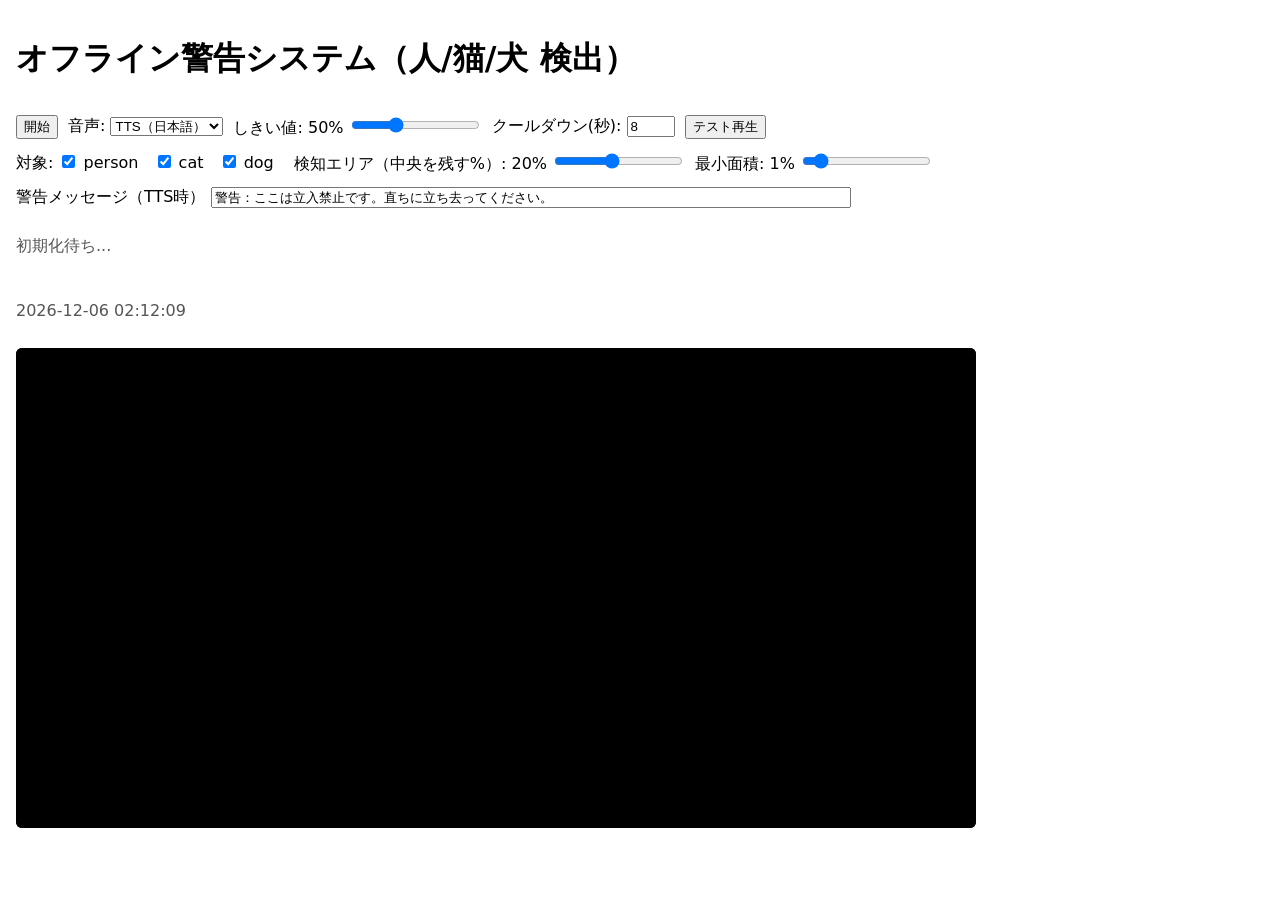
==== index.html @ 86f9ef5f "Add files via upload" ====
<!doctype html>
<html lang="ja">
  <head>
    <meta charset="utf-8" />
    <meta name="viewport" content="width=device-width, initial-scale=1" />
    <title>オフライン警告システム（人/猫/犬 検出）</title>
    <link rel="stylesheet" href="./style.css" />
  </head>
  <body>
    <div class="wrap">
      <h1>オフライン警告システム（人/猫/犬 検出）</h1>

      <div class="controls">
        <button id="toggle">開始</button>

        <label>音声:
          <select id="voiceMode">
            <option value="tts">TTS（日本語）</option>
            <option value="beep">ビープ音</option>
          </select>
        </label>

        <label>しきい値: <span id="thVal">50%</span>
          <input id="threshold" type="range" min="0.3" max="0.9" step="0.01" value="0.5" />
        </label>

        <label>クールダウン(秒):
          <input id="cooldown" type="number" min="1" max="60" value="8" />
        </label>

        <button id="testSpeak">テスト再生</button>
      </div>

      <div class="filters">
        <div class="targets">
          対象:
          <label><input type="checkbox" value="person" checked /> person</label>
          <label><input type="checkbox" value="cat" checked /> cat</label>
          <label><input type="checkbox" value="dog" checked /> dog</label>
        </div>

        <label>検知エリア（中央を残す%）: <span id="zoneVal">20</span>%
          <input id="zone" type="range" min="0" max="45" step="1" value="20" />
        </label>

        <label>最小面積: <span id="minVal">1</span>%
          <input id="minArea" type="range" min="0" max="10" step="0.5" value="1" />
        </label>
      </div>

      <label class="wmsg">警告メッセージ（TTS時）
        <input id="warningText" type="text" value="警告：ここは立入禁止です。直ちに立ち去ってください。" />
      </label>

      <p id="status" class="status">初期化待ち...</p>
      <p id="clock" class="status"></p>

      <div class="stage">
        <video id="video" playsinline muted></video>
        <canvas id="canvas"></canvas>
      </div>
    </div>

    <!-- ローカルに配置した UMD を読み込み（オフライン） -->
    <script src="./assets/tf.min.js"></script>
    <script src="./assets/coco-ssd.min.js"></script>
    <script src="./app.js"></script>
  </body>
  </html>
---- style.css ----
* { box-sizing: border-box; }
body { font-family: system-ui, -apple-system, Segoe UI, Roboto, sans-serif; margin: 0; }
.wrap { padding: 16px; display: flex; flex-direction: column; gap: 12px; }
.controls, .filters { display: flex; flex-wrap: wrap; gap: 10px; align-items: center; }
.targets label { margin-right: 10px; }
.wmsg input { width: 100%; max-width: 640px; }
.status { color: #555; }
.stage { position: relative; width: 100%; max-width: 960px; }
video, canvas { width: 100%; height: auto; border-radius: 6px; background: #000; display: block; }
canvas { position: absolute; left: 0; top: 0; pointer-events: none; }
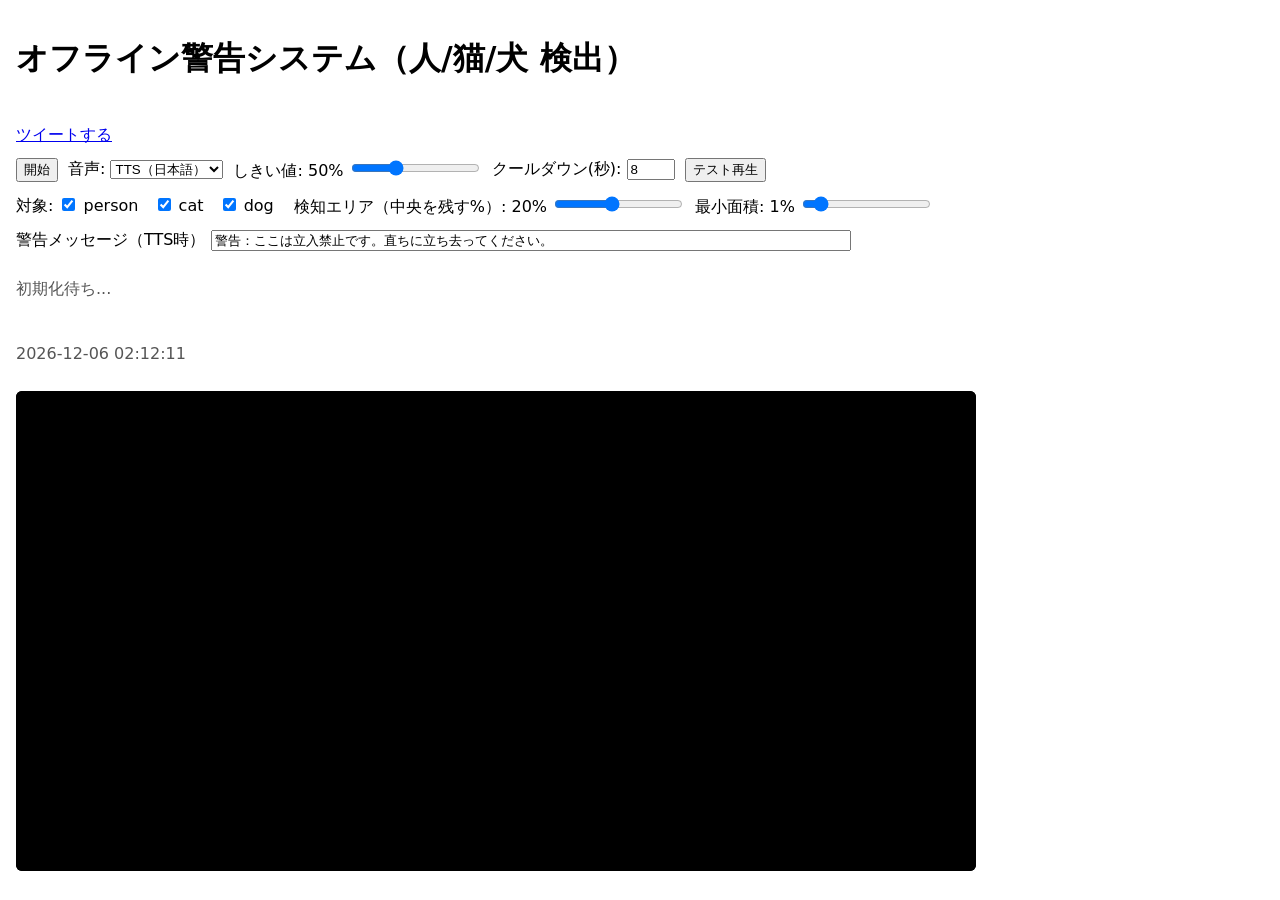
==== commit 2635a025: "Update index.html" ====
--- a/index.html
+++ b/index.html
@@ -9,6 +9,17 @@
   <body>
     <div class="wrap">
       <h1>オフライン警告システム（人/猫/犬 検出）</h1>
+      <!-- ツイートボタン -->
+<div class="tweet-button" style="margin-top:10px;">
+  <a href="https://twitter.com/intent/tweet?text=COCOSSDdemo%20%23KGNINJA%20https%3A%2F%2Fkg-ninja.github.io%2FCOCOSSDdemo%2F" 
+     class="twitter-share-button" 
+     data-size="large" 
+     target="_blank" 
+     rel="noopener noreferrer">
+    ツイートする
+  </a>
+</div>
+
 
       <div class="controls">
         <button id="toggle">開始</button>
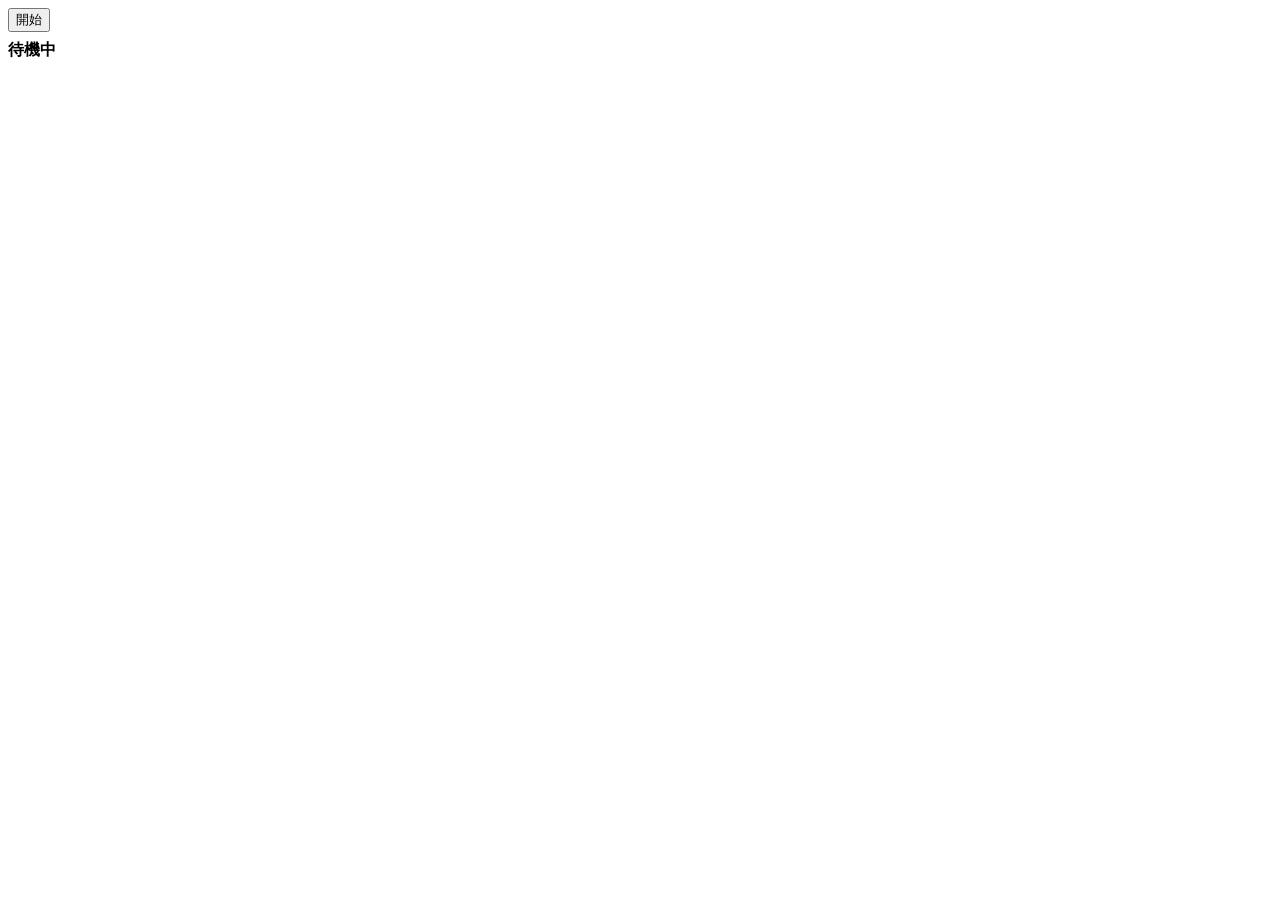
==== commit 8a3a1235: "Update index.html" ====
--- a/index.html
+++ b/index.html
@@ -1,80 +1,135 @@
-<!doctype html>
+<!DOCTYPE html>
 <html lang="ja">
-  <head>
-    <meta charset="utf-8" />
-    <meta name="viewport" content="width=device-width, initial-scale=1" />
-    <title>オフライン警告システム（人/猫/犬 検出）</title>
-    <link rel="stylesheet" href="./style.css" />
-  </head>
-  <body>
-    <div class="wrap">
-      <h1>オフライン警告システム（人/猫/犬 検出）</h1>
-      <!-- ツイートボタン -->
-<div class="tweet-button" style="margin-top:10px;">
-  <a href="https://twitter.com/intent/tweet?text=COCOSSDdemo%20%23KGNINJA%20https%3A%2F%2Fkg-ninja.github.io%2FCOCOSSDdemo%2F" 
-     class="twitter-share-button" 
-     data-size="large" 
-     target="_blank" 
-     rel="noopener noreferrer">
-    ツイートする
-  </a>
-</div>
+<head>
+  <meta charset="UTF-8">
+  <title>ウェルカム検知システム</title>
+  <script src="https://cdn.jsdelivr.net/npm/@tensorflow/tfjs"></script>
+  <script src="https://cdn.jsdelivr.net/npm/@tensorflow-models/coco-ssd"></script>
+  <style>
+    video, canvas { max-width: 100%; display: block; }
+    #status { margin-top: 8px; font-weight: bold; }
+  </style>
+</head>
+<body>
+  <button id="toggle">開始</button>
+  <div id="status">待機中</div>
+  <video id="video" autoplay playsinline muted></video>
+  <canvas id="canvas"></canvas>
 
+<script>
+(() => {
+  const video = document.getElementById('video');
+  const canvas = document.getElementById('canvas');
+  const ctx = canvas.getContext('2d');
+  const btn = document.getElementById('toggle');
+  const statusEl = document.getElementById('status');
 
-      <div class="controls">
-        <button id="toggle">開始</button>
+  let running = false;
+  let model = null;
+  let lastSpeakAt = 0;
+  const cooldownMs = 8000; // 同じ対象で連続発声を防ぐ（ミリ秒）
 
-        <label>音声:
-          <select id="voiceMode">
-            <option value="tts">TTS（日本語）</option>
-            <option value="beep">ビープ音</option>
-          </select>
-        </label>
+  const targetSet = new Set(['person', 'dog', 'cat']);
+  const labelMap = { person: '人物', dog: '犬', cat: '猫' };
 
-        <label>しきい値: <span id="thVal">50%</span>
-          <input id="threshold" type="range" min="0.3" max="0.9" step="0.01" value="0.5" />
-        </label>
+  const speak = (text) => {
+    const now = Date.now();
+    if (now - lastSpeakAt < cooldownMs) return;
+    const u = new SpeechSynthesisUtterance(text);
+    u.lang = 'ja-JP';
+    u.rate = 1.0;
+    window.speechSynthesis.cancel();
+    window.speechSynthesis.speak(u);
+    lastSpeakAt = now;
+  };
 
-        <label>クールダウン(秒):
-          <input id="cooldown" type="number" min="1" max="60" value="8" />
-        </label>
+  const startCamera = async () => {
+    const stream = await navigator.mediaDevices.getUserMedia({ video: { facingMode: 'environment' }, audio: false });
+    video.srcObject = stream;
+    await new Promise(r => (video.onloadedmetadata = () => r()));
+    await video.play();
+    canvas.width = video.videoWidth || 640;
+    canvas.height = video.videoHeight || 480;
+  };
 
-        <button id="testSpeak">テスト再生</button>
-      </div>
+  const draw = (preds) => {
+    ctx.clearRect(0, 0, canvas.width, canvas.height);
+    ctx.drawImage(video, 0, 0, canvas.width, canvas.height);
+    preds.forEach(p => {
+      const [x, y, w, h] = p.bbox;
+      if (!targetSet.has(p.class)) return;
+      ctx.lineWidth = 2;
+      ctx.strokeStyle = '#ff4136';
+      ctx.strokeRect(x, y, w, h);
+      const tag = `${labelMap[p.class] || p.class} ${(p.score * 100).toFixed(0)}%`;
+      ctx.font = '16px sans-serif';
+      const tw = ctx.measureText(tag).width + 8;
+      ctx.globalAlpha = 0.7; ctx.fillStyle = '#ff4136';
+      ctx.fillRect(x, Math.max(0, y - 20), tw, 20); ctx.globalAlpha = 1;
+      ctx.fillStyle = '#fff'; ctx.fillText(tag, x + 4, Math.max(14, y - 6));
+    });
+  };
 
-      <div class="filters">
-        <div class="targets">
-          対象:
-          <label><input type="checkbox" value="person" checked /> person</label>
-          <label><input type="checkbox" value="cat" checked /> cat</label>
-          <label><input type="checkbox" value="dog" checked /> dog</label>
-        </div>
+  const loop = async () => {
+    if (!running || !model) return;
+    try {
+      const detections = await model.detect(video);
+      draw(detections);
 
-        <label>検知エリア（中央を残す%）: <span id="zoneVal">20</span>%
-          <input id="zone" type="range" min="0" max="45" step="1" value="20" />
-        </label>
+      const filtered = detections.filter(d => targetSet.has(d.class) && d.score >= 0.7);
+      if (filtered.length > 0) {
+        const hasPerson = filtered.some(d => d.class === 'person');
+        const hasDog = filtered.some(d => d.class === 'dog');
+        const hasCat = filtered.some(d => d.class === 'cat');
 
-        <label>最小面積: <span id="minVal">1</span>%
-          <input id="minArea" type="range" min="0" max="10" step="0.5" value="1" />
-        </label>
-      </div>
+        let msg = null;
+        // 3種同時
+        if (hasPerson && hasDog && hasCat) msg = '人間とわんちゃんとにゃんこちゃん、いらっしゃい';
+        // 2種組み合わせ
+        else if (hasPerson && hasDog) msg = '人間とわんちゃん、いらっしゃい';
+        else if (hasPerson && hasCat) msg = '人間とにゃんこちゃん、いらっしゃい';
+        else if (hasDog && hasCat) msg = 'わんちゃんとにゃんこちゃん、いらっしゃい';
+        // 単体
+        else if (hasPerson) msg = 'ようこそ、いらっしゃいました';
+        else if (hasDog) msg = 'わんちゃん、いらっしゃい';
+        else if (hasCat) msg = 'にゃんこちゃん、いらっしゃい';
 
-      <label class="wmsg">警告メッセージ（TTS時）
-        <input id="warningText" type="text" value="警告：ここは立入禁止です。直ちに立ち去ってください。" />
-      </label>
+        if (msg) speak(msg);
+        statusEl.textContent = `検知: ${filtered.length}件`;
+      } else {
+        statusEl.textContent = '検知なし';
+      }
+    } catch (e) {
+      statusEl.textContent = `エラー: ${e.message}`;
+    }
+    requestAnimationFrame(loop);
+  };
 
-      <p id="status" class="status">初期化待ち...</p>
-      <p id="clock" class="status"></p>
-
-      <div class="stage">
-        <video id="video" playsinline muted></video>
-        <canvas id="canvas"></canvas>
-      </div>
-    </div>
-
-    <!-- ローカルに配置した UMD を読み込み（オフライン） -->
-    <script src="./assets/tf.min.js"></script>
-    <script src="./assets/coco-ssd.min.js"></script>
-    <script src="./app.js"></script>
-  </body>
-  </html>
+  btn.addEventListener('click', async () => {
+    if (!running) {
+      try {
+        statusEl.textContent = 'モデル読込中...';
+        model = await cocoSsd.load();
+        statusEl.textContent = 'カメラ起動中...';
+        await startCamera();
+        running = true;
+        btn.textContent = '停止';
+        statusEl.textContent = '稼働中';
+        requestAnimationFrame(loop);
+      } catch (e) {
+        statusEl.textContent = `初期化エラー: ${e.message}`;
+      }
+    } else {
+      running = false;
+      btn.textContent = '開始';
+      statusEl.textContent = '停止中';
+      if (video.srcObject) {
+        video.srcObject.getTracks().forEach(t => t.stop());
+        video.srcObject = null;
+      }
+    }
+  });
+})();
+</script>
+</body>
+</html>
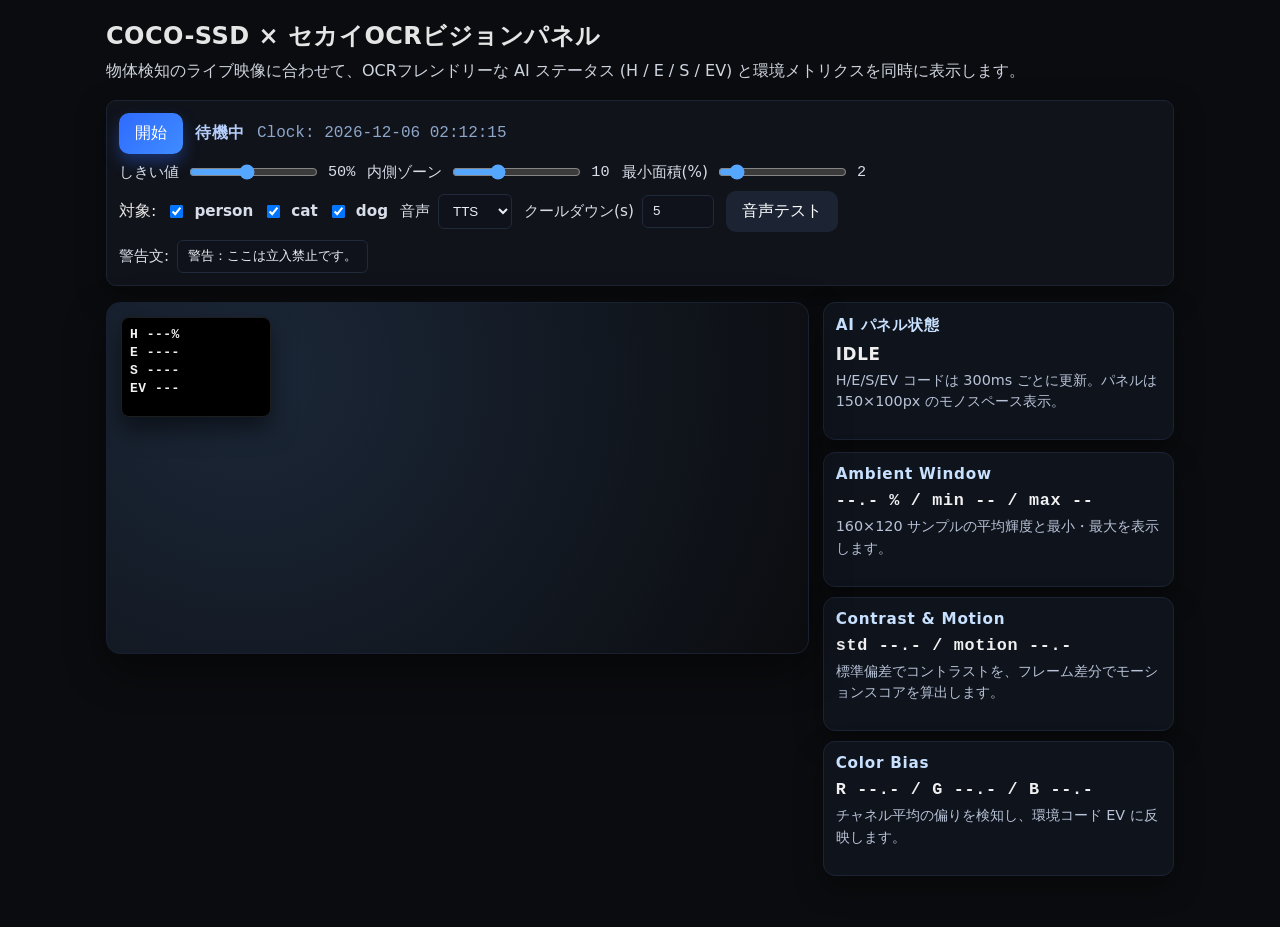
==== commit c2a9b347: "Integrate COCO-SSD view with OCR vision panel" ====
--- a/index.html
+++ b/index.html
@@ -2,134 +2,86 @@
 <html lang="ja">
 <head>
   <meta charset="UTF-8">
-  <title>ウェルカム検知システム</title>
-  <script src="https://cdn.jsdelivr.net/npm/@tensorflow/tfjs"></script>
-  <script src="https://cdn.jsdelivr.net/npm/@tensorflow-models/coco-ssd"></script>
-  <style>
-    video, canvas { max-width: 100%; display: block; }
-    #status { margin-top: 8px; font-weight: bold; }
-  </style>
+  <meta name="viewport" content="width=device-width, initial-scale=1.0">
+  <title>COCO-SSD × セカイOCRビジョンパネル</title>
+  <link rel="stylesheet" href="style.css">
 </head>
 <body>
-  <button id="toggle">開始</button>
-  <div id="status">待機中</div>
-  <video id="video" autoplay playsinline muted></video>
-  <canvas id="canvas"></canvas>
+  <div class="wrap">
+    <header>
+      <h1>COCO-SSD × セカイOCRビジョンパネル</h1>
+      <p>物体検知のライブ映像に合わせて、OCRフレンドリーな AI ステータス (H / E / S / EV) と環境メトリクスを同時に表示します。</p>
+    </header>
 
-<script>
-(() => {
-  const video = document.getElementById('video');
-  const canvas = document.getElementById('canvas');
-  const ctx = canvas.getContext('2d');
-  const btn = document.getElementById('toggle');
-  const statusEl = document.getElementById('status');
+    <div class="controls">
+      <div class="control-group">
+        <button id="toggle">開始</button>
+        <span class="status" id="status">待機中</span>
+        <span class="clock">Clock: <span id="clock">--:--:--</span></span>
+      </div>
+      <div class="control-group sliders">
+        <label>しきい値 <input id="threshold" type="range" min="0.1" max="1" step="0.01" value="0.5"><span class="mono" id="thVal">50%</span></label>
+        <label>内側ゾーン <input id="zone" type="range" min="0" max="30" step="1" value="10"><span class="mono" id="zoneVal">10</span></label>
+        <label>最小面積(%) <input id="minArea" type="range" min="0" max="20" step="1" value="2"><span class="mono" id="minVal">2</span></label>
+      </div>
+      <div class="control-group">
+        <div class="targets">
+          <span>対象:</span>
+          <label><input type="checkbox" value="person" checked>person</label>
+          <label><input type="checkbox" value="cat" checked>cat</label>
+          <label><input type="checkbox" value="dog" checked>dog</label>
+        </div>
+        <label>音声 <select id="voiceMode"><option value="tts">TTS</option><option value="beep">Beep</option><option value="mute">Mute</option></select></label>
+        <label>クールダウン(s) <input id="cooldown" type="number" min="0" max="30" value="5" class="mono small"></label>
+        <button id="testSpeak" class="ghost">音声テスト</button>
+      </div>
+      <div class="control-group">
+        <label class="wmsg">警告文: <input id="warningText" type="text" value="警告：ここは立入禁止です。直ちに立ち去ってください。"></label>
+      </div>
+    </div>
 
-  let running = false;
-  let model = null;
-  let lastSpeakAt = 0;
-  const cooldownMs = 8000; // 同じ対象で連続発声を防ぐ（ミリ秒）
+    <div class="layout">
+      <div class="stage" aria-label="物体検知プレビュー">
+        <video id="video" autoplay playsinline muted></video>
+        <canvas id="canvas"></canvas>
+        <div class="ocr-panel" aria-live="polite" aria-label="AIステータスパネル">
+          <pre id="panel-text">H ---%
+E ----
+S ----
+EV ---</pre>
+        </div>
+      </div>
+      <div class="info">
+        <div class="card">
+          <h3>AI パネル状態</h3>
+          <div class="value" id="phase">IDLE</div>
+          <p class="desc">H/E/S/EV コードは 300ms ごとに更新。パネルは 150×100px のモノスペース表示。</p>
+        </div>
+        <div class="metrics">
+          <div class="card">
+            <h3>Ambient Window</h3>
+            <div class="value mono" id="ambient">--.- % / min -- / max --</div>
+            <p class="desc">160×120 サンプルの平均輝度と最小・最大を表示します。</p>
+          </div>
+          <div class="card">
+            <h3>Contrast & Motion</h3>
+            <div class="value mono" id="contrast">std --.- / motion --.-</div>
+            <p class="desc">標準偏差でコントラストを、フレーム差分でモーションスコアを算出します。</p>
+          </div>
+          <div class="card">
+            <h3>Color Bias</h3>
+            <div class="value mono" id="color">R --.- / G --.- / B --.-</div>
+            <p class="desc">チャネル平均の偏りを検知し、環境コード EV に反映します。</p>
+          </div>
+        </div>
+      </div>
+    </div>
+  </div>
 
-  const targetSet = new Set(['person', 'dog', 'cat']);
-  const labelMap = { person: '人物', dog: '犬', cat: '猫' };
+  <canvas id="sample" class="sr-only" width="160" height="120"></canvas>
 
-  const speak = (text) => {
-    const now = Date.now();
-    if (now - lastSpeakAt < cooldownMs) return;
-    const u = new SpeechSynthesisUtterance(text);
-    u.lang = 'ja-JP';
-    u.rate = 1.0;
-    window.speechSynthesis.cancel();
-    window.speechSynthesis.speak(u);
-    lastSpeakAt = now;
-  };
-
-  const startCamera = async () => {
-    const stream = await navigator.mediaDevices.getUserMedia({ video: { facingMode: 'environment' }, audio: false });
-    video.srcObject = stream;
-    await new Promise(r => (video.onloadedmetadata = () => r()));
-    await video.play();
-    canvas.width = video.videoWidth || 640;
-    canvas.height = video.videoHeight || 480;
-  };
-
-  const draw = (preds) => {
-    ctx.clearRect(0, 0, canvas.width, canvas.height);
-    ctx.drawImage(video, 0, 0, canvas.width, canvas.height);
-    preds.forEach(p => {
-      const [x, y, w, h] = p.bbox;
-      if (!targetSet.has(p.class)) return;
-      ctx.lineWidth = 2;
-      ctx.strokeStyle = '#ff4136';
-      ctx.strokeRect(x, y, w, h);
-      const tag = `${labelMap[p.class] || p.class} ${(p.score * 100).toFixed(0)}%`;
-      ctx.font = '16px sans-serif';
-      const tw = ctx.measureText(tag).width + 8;
-      ctx.globalAlpha = 0.7; ctx.fillStyle = '#ff4136';
-      ctx.fillRect(x, Math.max(0, y - 20), tw, 20); ctx.globalAlpha = 1;
-      ctx.fillStyle = '#fff'; ctx.fillText(tag, x + 4, Math.max(14, y - 6));
-    });
-  };
-
-  const loop = async () => {
-    if (!running || !model) return;
-    try {
-      const detections = await model.detect(video);
-      draw(detections);
-
-      const filtered = detections.filter(d => targetSet.has(d.class) && d.score >= 0.7);
-      if (filtered.length > 0) {
-        const hasPerson = filtered.some(d => d.class === 'person');
-        const hasDog = filtered.some(d => d.class === 'dog');
-        const hasCat = filtered.some(d => d.class === 'cat');
-
-        let msg = null;
-        // 3種同時
-        if (hasPerson && hasDog && hasCat) msg = '人間とわんちゃんとにゃんこちゃん、いらっしゃい';
-        // 2種組み合わせ
-        else if (hasPerson && hasDog) msg = '人間とわんちゃん、いらっしゃい';
-        else if (hasPerson && hasCat) msg = '人間とにゃんこちゃん、いらっしゃい';
-        else if (hasDog && hasCat) msg = 'わんちゃんとにゃんこちゃん、いらっしゃい';
-        // 単体
-        else if (hasPerson) msg = 'ようこそ、いらっしゃいました';
-        else if (hasDog) msg = 'わんちゃん、いらっしゃい';
-        else if (hasCat) msg = 'にゃんこちゃん、いらっしゃい';
-
-        if (msg) speak(msg);
-        statusEl.textContent = `検知: ${filtered.length}件`;
-      } else {
-        statusEl.textContent = '検知なし';
-      }
-    } catch (e) {
-      statusEl.textContent = `エラー: ${e.message}`;
-    }
-    requestAnimationFrame(loop);
-  };
-
-  btn.addEventListener('click', async () => {
-    if (!running) {
-      try {
-        statusEl.textContent = 'モデル読込中...';
-        model = await cocoSsd.load();
-        statusEl.textContent = 'カメラ起動中...';
-        await startCamera();
-        running = true;
-        btn.textContent = '停止';
-        statusEl.textContent = '稼働中';
-        requestAnimationFrame(loop);
-      } catch (e) {
-        statusEl.textContent = `初期化エラー: ${e.message}`;
-      }
-    } else {
-      running = false;
-      btn.textContent = '開始';
-      statusEl.textContent = '停止中';
-      if (video.srcObject) {
-        video.srcObject.getTracks().forEach(t => t.stop());
-        video.srcObject = null;
-      }
-    }
-  });
-})();
-</script>
+  <script src="assets/tf.min.js"></script>
+  <script src="assets/coco-ssd.min.js"></script>
+  <script src="app.js"></script>
 </body>
 </html>
--- a/style.css
+++ b/style.css
@@ -0,0 +1,46 @@
+:root { color-scheme: light dark; }
+* { box-sizing: border-box; }
+body { margin: 0; font-family: 'IBM Plex Sans', 'Noto Sans JP', system-ui, -apple-system, sans-serif; background: #0b0c0f; color: #e5e5e5; }
+
+.wrap { max-width: 1100px; margin: 0 auto; padding: 20px 16px 48px; display: flex; flex-direction: column; gap: 16px; }
+header h1 { margin: 0; font-size: 1.5rem; letter-spacing: 0.02em; }
+header p { margin: 6px 0 0; color: #cfd5df; line-height: 1.6; }
+
+.controls { display: flex; flex-direction: column; gap: 8px; background: #10131a; border: 1px solid #1c2433; border-radius: 10px; padding: 12px; box-shadow: 0 10px 30px rgba(0,0,0,0.35); }
+.control-group { display: flex; flex-wrap: wrap; gap: 12px; align-items: center; }
+.control-group label { display: flex; align-items: center; gap: 8px; font-size: 0.95rem; color: #d8dee9; }
+.control-group input[type="range"] { accent-color: #55a6ff; }
+.control-group input[type="text"], .control-group input[type="number"] { padding: 8px 10px; border-radius: 6px; border: 1px solid #1f2a3a; background: #0f121a; color: #eaeef5; }
+.control-group select { padding: 8px 10px; border-radius: 6px; border: 1px solid #1f2a3a; background: #0f121a; color: #eaeef5; }
+.control-group .small { width: 72px; }
+.control-group .wmsg { flex: 1 1 360px; }
+
+button { padding: 10px 16px; font-size: 1rem; background: linear-gradient(135deg, #2f6bff, #3f8cff); color: #fff; border: none; border-radius: 10px; cursor: pointer; box-shadow: 0 8px 16px rgba(47,107,255,0.35); transition: transform 0.08s ease, box-shadow 0.08s ease; }
+button:hover { transform: translateY(-1px); box-shadow: 0 12px 24px rgba(47,107,255,0.4); }
+button:active { transform: translateY(0); }
+button.ghost { background: #1c2433; box-shadow: none; }
+.status { font-weight: 700; letter-spacing: 0.04em; color: #b5cdfa; }
+.clock { color: #8ea6c9; font-family: 'Roboto Mono', monospace; }
+.targets { display: flex; gap: 10px; align-items: center; }
+.targets label { font-weight: 600; }
+.mono { font-family: 'Roboto Mono', 'SFMono-Regular', Consolas, monospace; }
+
+.layout { display: grid; grid-template-columns: 2fr 1fr; gap: 14px; align-items: start; }
+@media (max-width: 900px) { .layout { grid-template-columns: 1fr; } }
+
+.stage { position: relative; width: 100%; border-radius: 14px; overflow: hidden; background: radial-gradient(circle at 20% 20%, #1b2738, #0b0c0f); border: 1px solid #182032; box-shadow: 0 16px 40px rgba(0,0,0,0.45); }
+video, canvas { width: 100%; height: auto; display: block; }
+video { filter: brightness(1.05); }
+canvas { position: absolute; inset: 0; pointer-events: none; }
+
+.ocr-panel { position: absolute; left: 14px; top: 14px; width: 150px; height: 100px; background: #000; color: #f2f2f2; padding: 8px; border-radius: 8px; border: 1px solid #1e1e1e; box-shadow: 0 12px 24px rgba(0,0,0,0.5); }
+.ocr-panel pre { margin: 0; font: 700 13px/1.4 "Roboto Mono", "SFMono-Regular", Consolas, monospace; letter-spacing: 0.04em; }
+
+.info { display: flex; flex-direction: column; gap: 12px; }
+.metrics { display: grid; grid-template-columns: 1fr; gap: 10px; }
+.card { background: #0f131c; border: 1px solid #1c2433; border-radius: 12px; padding: 12px; box-shadow: 0 12px 28px rgba(0,0,0,0.35); }
+.card h3 { margin: 0 0 8px; font-size: 0.95rem; letter-spacing: 0.05em; color: #c8e1ff; }
+.card .value { font-size: 1.05rem; font-weight: 700; letter-spacing: 0.04em; color: #f0f0f0; }
+.card .desc { margin-top: 6px; font-size: 0.9rem; color: #b8c3d7; line-height: 1.5; }
+
+.sr-only { position: absolute; width: 1px; height: 1px; padding: 0; margin: -1px; overflow: hidden; clip: rect(0, 0, 0, 0); white-space: nowrap; border: 0; }
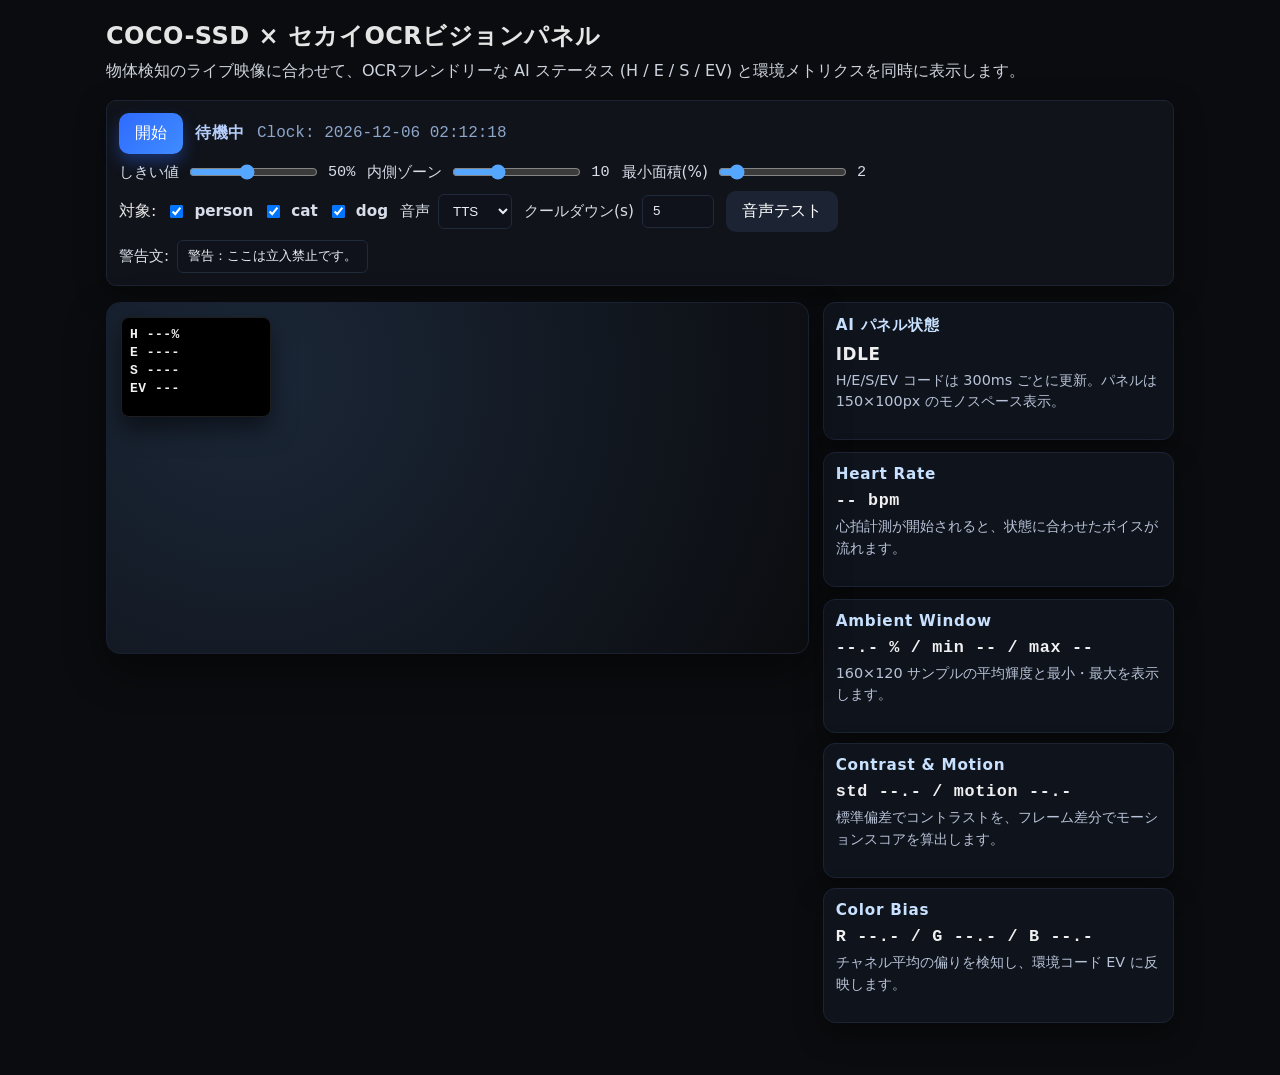
==== commit 2f157480: "Integrate webcam heart-rate estimation with speech" ====
--- a/index.html
+++ b/index.html
@@ -57,6 +57,11 @@
           <div class="value" id="phase">IDLE</div>
           <p class="desc">H/E/S/EV コードは 300ms ごとに更新。パネルは 150×100px のモノスペース表示。</p>
         </div>
+        <div class="card">
+          <h3>Heart Rate</h3>
+          <div class="value mono" id="bpm">-- bpm</div>
+          <p class="desc" id="bpmPhrase">ウェブカメラの緑チャネルから心拍を推定し、状態に合わせたセリフを発話します。</p>
+        </div>
         <div class="metrics">
           <div class="card">
             <h3>Ambient Window</h3>
